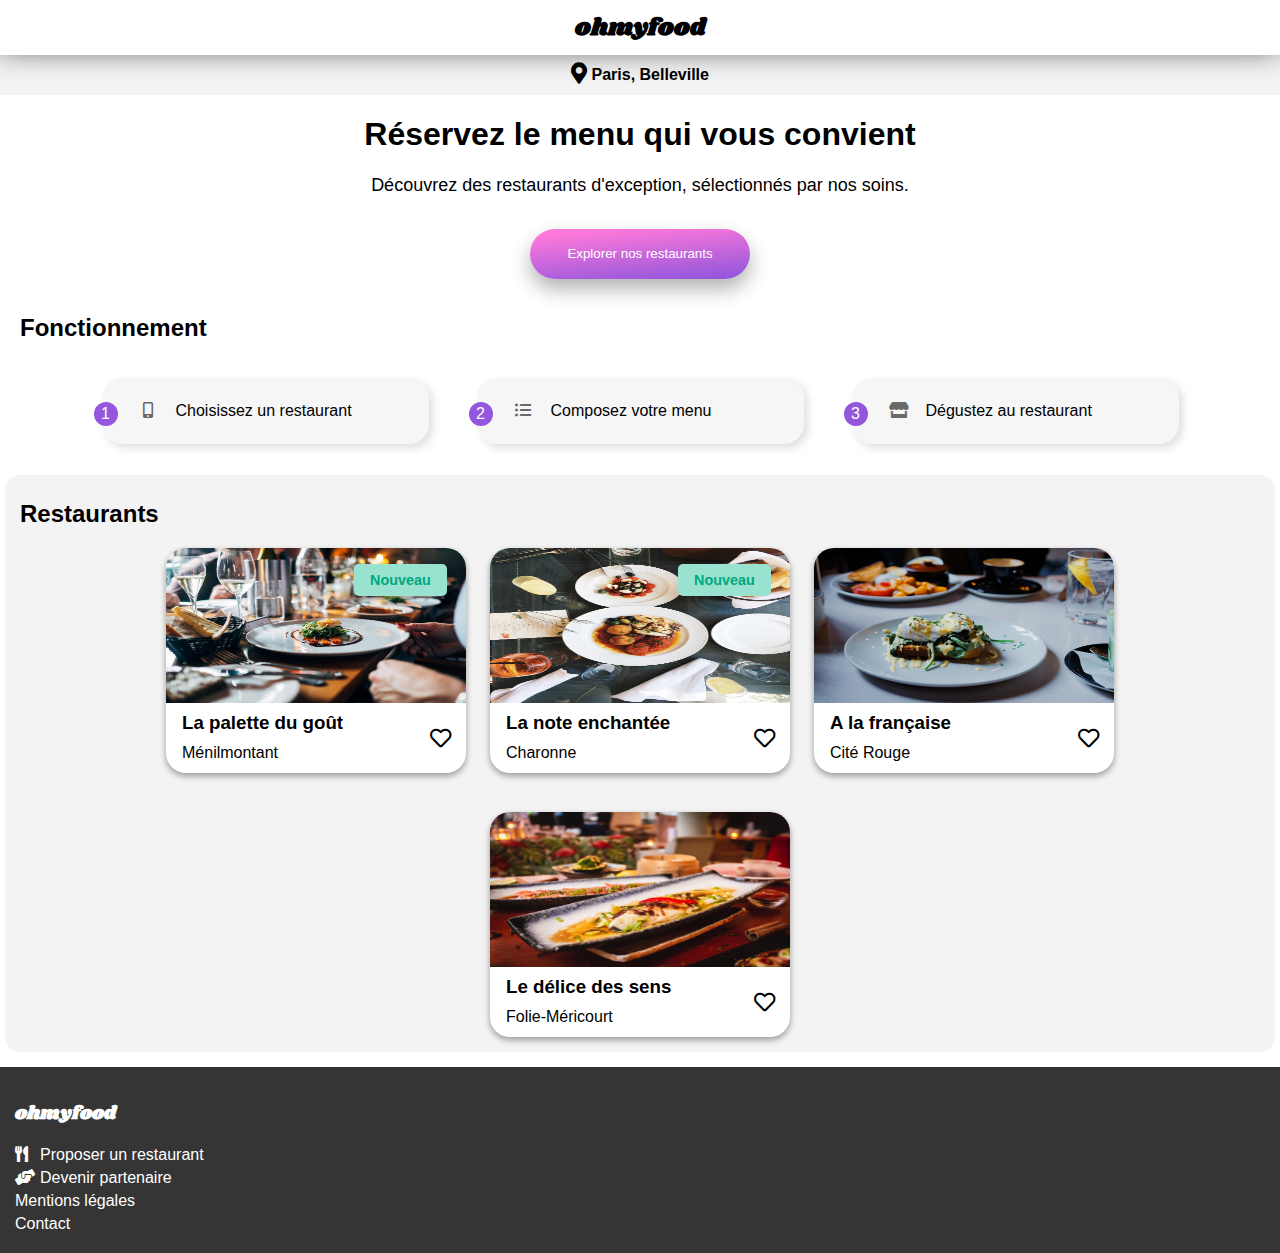
==== index.html @ 118ae36f "Validation W3C + Animation coeur HomePage" ====
<!DOCTYPE html>
<html lang="fr">
<head>
    <meta charset="UTF-8">
    <meta content="width=device-width, initial-scale=1" name="viewport">
    <title>OhMyFood! - Accueil - OC</title>

    <!-- Importation CSS -->
    <link href="css/all.css" rel="stylesheet"> <!-- FontAwesome -->
    <link href="sass/main.css" rel="stylesheet">

</head>
<body>
    <!--
    <div class="loader-container">
        <div class="logo-loader"><h1 class="loader__logo">ohmyfood</h1></div>
        <div class="loader">
            <div class="loader__circle1"></div>
            <div class="loader__circle2"></div>
            <div class="loader__circle3"></div>
        </div>
    </div>
    -->
    <header class="header">
        <h2 class="header__title">ohmyfood</h2>
    </header>

    <div class="location">
        <i class="fas fa-lg fa-map-marker-alt"></i>
        <span><b>Paris, Belleville</b></span>
    </div>


        <article class="content">
            <div class="container">
                <h1>Réservez le menu qui vous convient</h1>
                <p class="content__text">Découvrez des restaurants d'exception, sélectionnés par nos soins.</p>
                <button class="button">Explorer nos restaurants</button>
                <article class="fonction">
                    <h2 class="fonction__title">Fonctionnement</h2>
                    <div class="fonction__liste">
                        <ol>
                            <li class="fonction__step">
                                <i class="fa-mobile-alt fa fonction__icon" aria-hidden="true"></i>
                                <span class="fonction__text">Choisissez un restaurant</span>
                            </li>
                            <li class="fonction__step">
                                <i class="fa-list-ul fa fonction__icon" aria-hidden="true"></i>
                                <span class="fonction__text">Composez votre menu</span>
                            </li>
                            <li class="fonction__step">
                                <i class="fa-store fa fonction__icon" aria-hidden="true"></i>
                                <span class="fonction__text">Dégustez au restaurant</span>
                            </li>
                        </ol>
                    </div>
                </article>
            </div>
            <article class="restaurant">
                <h2 class="restaurant__title">Restaurants</h2>
                <div class="cards">

                        <div class="card">
                            <a href="la-palette-du-gout.html">
                                <img class="cover" src="img/restaurants/jay-wennington-N_Y88TWmGwA-unsplash.jpg" alt="La Palette du gout">
                                <span class="card__new">Nouveau</span>
                            </a>
                            <div class="card__info">
                                <a href="la-palette-du-gout.html">
                                    <div class="name">
                                        <h3 class="card__title">La palette du goût</h3>
                                        <p class="card__text">Ménilmontant</p>
                                    </div>
                                </a>
                                <div class="card__icon">
                                    <i class="far fa-lg fa-heart show"></i>
                                    <i class="fas fa-lg fa-heart hidden"></i>
                                </div>
                            </div>
                        </div>

                    <div class="card">
                        <a href="#">
                            <img class="cover" src="img/restaurants/stil-u2Lp8tXIcjw-unsplash.jpg" alt="La note enchantée">
                            <span class="card__new">Nouveau</span>
                        </a>
                        <div class="card__info">
                            <a href="#">
                                <div class="name">
                                    <h3 class="card__title">La note enchantée</h3>
                                    <p class="card__text">Charonne</p>
                                </div>
                            </a>
                            <div class="card__icon">
                                <i class="far fa-lg fa-heart"></i>
                            </div>
                        </div>
                    </div>

                    <div class="card">
                        <a href="#">
                            <img class="cover" src="img/restaurants/toa-heftiba-DQKerTsQwi0-unsplash.jpg" alt="à la française">
                        </a>
                        <div class="card__info">
                            <a href="#">
                                <div class="name">
                                    <h3 class="card__title">A la française</h3>
                                    <p class="card__text">Cité Rouge</p>
                                </div>
                            </a>
                            <div class="card__icon">
                                <i class="far fa-lg fa-heart"></i>
                            </div>
                        </div>
                    </div>

                    <div class="card">
                        <a href="#">
                            <img class="cover" src="img/restaurants/louis-hansel-shotsoflouis-qNBGVyOCY8Q-unsplash.jpg" alt="Le délice des sens">
                        </a>
                        <div class="card__info">
                            <a href="#">
                                <div class="name">
                                    <h3 class="card__title">Le délice des sens</h3>
                                    <p class="card__text">Folie-Méricourt</p>
                                </div>
                            </a>
                            <div class="card__icon">
                                <i class="far fa-lg fa-heart"></i>
                            </div>
                        </div>
                    </div>

                </div>
            </article>
        </article>


    <footer class="footer">
        <div class="footer__container">
            <h3 class="logo">ohmyfood</h3>
            <ul>
                <li><a href="#"><i aria-hidden="true" class="fa fa-utensils footer__icons"></i>Proposer un restaurant</a>
                </li>
                <li><a href="#"><i aria-hidden="true" class="fa fa-hands-helping footer__icons"></i>Devenir partenaire</a>
                </li>
                <li><a href="#">Mentions légales</a></li>
                <li><a href="#">Contact</a></li>
            </ul>
        </div>
    </footer>
    <script>
        window.addEventListener("load", function () {
            const loader = document.querySelector(".loader-container");
            loader.className += " hidden"; // class "loader hidden"
        });
    </script>
</body>
</html>
---- sass/main.css ----
@import url("https://fonts.googleapis.com/css2?family=Shrikhand&display=swap");
@keyframes circle-sparkle {
  from {
    opacity: 0.3;
  }
  to {
    opacity: 1;
  }
}
@keyframes loader-page {
  0% {
    opacity: 1;
  }
  75% {
    opacity: 1;
  }
  99% {
    opacity: 0;
  }
  100% {
    visibility: hidden;
    opacity: 0;
  }
}
@keyframes empty-heart {
  100% {
    opacity: 0;
  }
}
.loader-container {
  position: fixed;
  z-index: 20;
  display: flex;
  align-items: center;
  flex-direction: column;
  justify-content: center;
  width: 100%;
  min-height: 100%;
  margin: 0;
  padding: 0;
  animation: loader-page 2.25s ease-in-out normal forwards;
  opacity: 1;
  background: #353535;
}
.loader-container .logo-loader {
  width: auto;
  height: 30px;
}

.loader {
  display: flex;
  flex-direction: row;
  justify-content: space-between;
  width: 60px;
}
.loader__logo {
  font-family: Shrikhand, "cursive";
  color: white;
  margin-bottom: 50px;
}
.loader__circle1 {
  width: 15px;
  height: 15px;
  margin-top: 50px;
  animation: circle-sparkle 1s ease-in-out alternate-reverse infinite;
  animation-delay: 0.5s;
  border-radius: 50%;
  background: #9356DC;
}
.loader__circle2 {
  width: 15px;
  height: 15px;
  margin-top: 50px;
  animation: circle-sparkle 1s ease-in-out alternate-reverse infinite;
  animation-delay: 1s;
  border-radius: 50%;
  background: #FF79DA;
}
.loader__circle3 {
  width: 15px;
  height: 15px;
  margin-top: 50px;
  animation: circle-sparkle 1s ease-in-out alternate-reverse infinite;
  animation-delay: 1.5s;
  border-radius: 50%;
  background: #99E2D0;
}

.header {
  position: relative;
  grid-area: header;
  box-shadow: -1px -10px 2rem 1px rgba(0, 0, 0, 0.85);
  text-align: center;
  align-items: center;
  display: grid;
  grid-template-columns: 0.2fr 1.6fr 0.2fr;
  grid-template-areas: "nav title .";
}
.header__title {
  font-family: Shrikhand, "cursive";
  grid-area: title;
  margin: 10px;
}
.header__nav {
  grid-area: nav;
}
.header__nav a {
  text-decoration: none;
  color: black;
  vertical-align: middle;
}

.footer {
  background-color: #353535;
  width: 100%;
  bottom: 0;
  color: white;
  position: relative;
}
.footer__container {
  max-width: 1440px;
  margin: auto;
  padding: 15px;
}
.footer__container .logo {
  font-family: Shrikhand, "cursive";
}
.footer__container ul {
  list-style: none;
  padding-left: 0;
  margin: 0;
}
.footer__container ul li {
  margin-bottom: 5px;
}
.footer__container ul li a {
  text-decoration: none;
  color: white;
}
.footer__icons {
  padding-right: 5px;
  width: 20px;
}

.location {
  text-align: center;
  height: 2.5rem;
  background-color: #f3f3f3;
  line-height: 2.5rem;
}

.content {
  padding: 0 5px;
}
.content__text {
  font-size: 1.125rem;
  font-weight: 100;
}

.button {
  width: 220px;
  height: 50px;
  color: #FFFFFF;
  border: none;
  border-radius: 30px;
  background: linear-gradient(175deg, #FF79DA 10%, #9356DC 95%);
  box-shadow: 0 10px 20px 0 rgba(0, 0, 0, 0.3);
  margin: 15px;
  transition: all 0.4s;
  cursor: pointer;
}
.button:hover {
  transform: scale(1.1, 1.1);
}

.fonction__title {
  text-align: start;
  padding-left: 15px;
}
.fonction ol {
  list-style: none;
  padding-left: 0;
  margin: 0;
  counter-reset: compteListe;
  display: grid;
  grid-template-columns: repeat(3, 375px);
  justify-content: center;
}
@media (max-width: 768px) {
  .fonction ol {
    grid-template-rows: repeat(3, auto);
    grid-template-columns: 95%;
  }
}
@media (max-width: 375px) {
  .fonction ol {
    grid-template-rows: repeat(3, auto);
    grid-template-columns: 350px;
  }
}
.fonction__step {
  padding: 1.5rem;
  margin: 1rem 1.5rem 1rem 1.5rem;
  box-shadow: 0.25rem 0.25rem 0.5rem rgba(0, 0, 0, 0.125);
  border-radius: 1.25rem;
  background-color: #f6f6f6;
  display: flex;
  float: left;
  position: relative;
  transition: 0.2s ease-in-out;
}
.fonction__step:hover {
  box-shadow: 10px 10px 20px 0px rgba(0, 0, 0, 0.4);
  background-color: rgba(147, 86, 220, 0.15);
}
.fonction__step::before {
  counter-increment: compteListe;
  content: counter(compteListe) " ";
  position: absolute;
  height: 1.5rem;
  width: 1.5rem;
  border-radius: 100px;
  display: flex;
  justify-content: center;
  align-items: center;
  color: #fff;
  background: #9356DC;
  left: -0.5rem;
}
.fonction__icon {
  width: 25px;
  color: dimgrey;
  padding-left: 10px;
}
.fonction__text {
  padding-left: 15px;
}

.restaurant {
  background-color: #f3f3f3;
  max-width: 1440px;
  padding-top: 5px;
  border-radius: 15px;
  margin: 15px auto;
}
.restaurant__title {
  text-align: start;
  padding-left: 15px;
}
.restaurant .cards {
  display: flex;
  flex-flow: row wrap;
  justify-content: center;
  width: 100%;
  gap: 1.5rem;
}
.restaurant .card {
  background-color: #ffffff;
  border-radius: 20px;
  width: 300px;
  height: 225px;
  box-shadow: 0 3px 6px rgba(0, 0, 0, 0.16), 0 3px 6px rgba(0, 0, 0, 0.23);
  margin-bottom: 15px;
  transition: 0.2s ease-in-out;
}
.restaurant .card a {
  text-decoration: none;
  color: black;
}
.restaurant .card img {
  width: 300px;
  height: 155px;
  border-radius: 20px 20px 0 0;
}
.restaurant .card__new {
  background-color: #99e2d0;
  position: absolute;
  border-radius: 5px;
  padding: 0.5rem 1rem;
  margin-top: 1rem;
  margin-left: -7rem;
  font-weight: bold;
  font-size: 0.9rem;
  color: #00a87e;
}
.restaurant .card__info {
  display: flex;
  justify-content: space-between;
  align-items: center;
  padding-left: 1em;
}
.restaurant .card__title {
  margin: 5px 0;
}
.restaurant .card__text {
  margin: 10px 0;
}
.restaurant .card__icon {
  margin: 15px;
}
.restaurant .card__icon .show {
  position: absolute;
}
.restaurant .card__icon .hidden::before {
  position: relative;
  opacity: 0;
  transform-origin: center bottom;
  transition: transform 0.6s linear, opacity 0.6s linear;
  background: linear-gradient(190deg, #9356DC 0%, #FF79DA 95%);
  -webkit-background-clip: text;
  -webkit-text-fill-color: transparent;
}
.restaurant .card__icon:hover .hidden::before {
  opacity: 1;
}
.restaurant .card__icon:hover .show {
  animation: empty-heart 0.1s 0.5s linear forwards;
}
.restaurant .card:hover {
  box-shadow: 6px 9px 20px 5px rgba(0, 0, 0, 0.4);
}
@media (max-width: 375px) {
  .restaurant {
    border-radius: unset;
    width: 100%;
    position: relative;
  }
}

body {
  margin: 0;
  font-family: "Roboto", sans-serif;
}

.container {
  max-width: 1440px;
  text-align: center;
  margin: auto;
}

/*# sourceMappingURL=main.css.map */
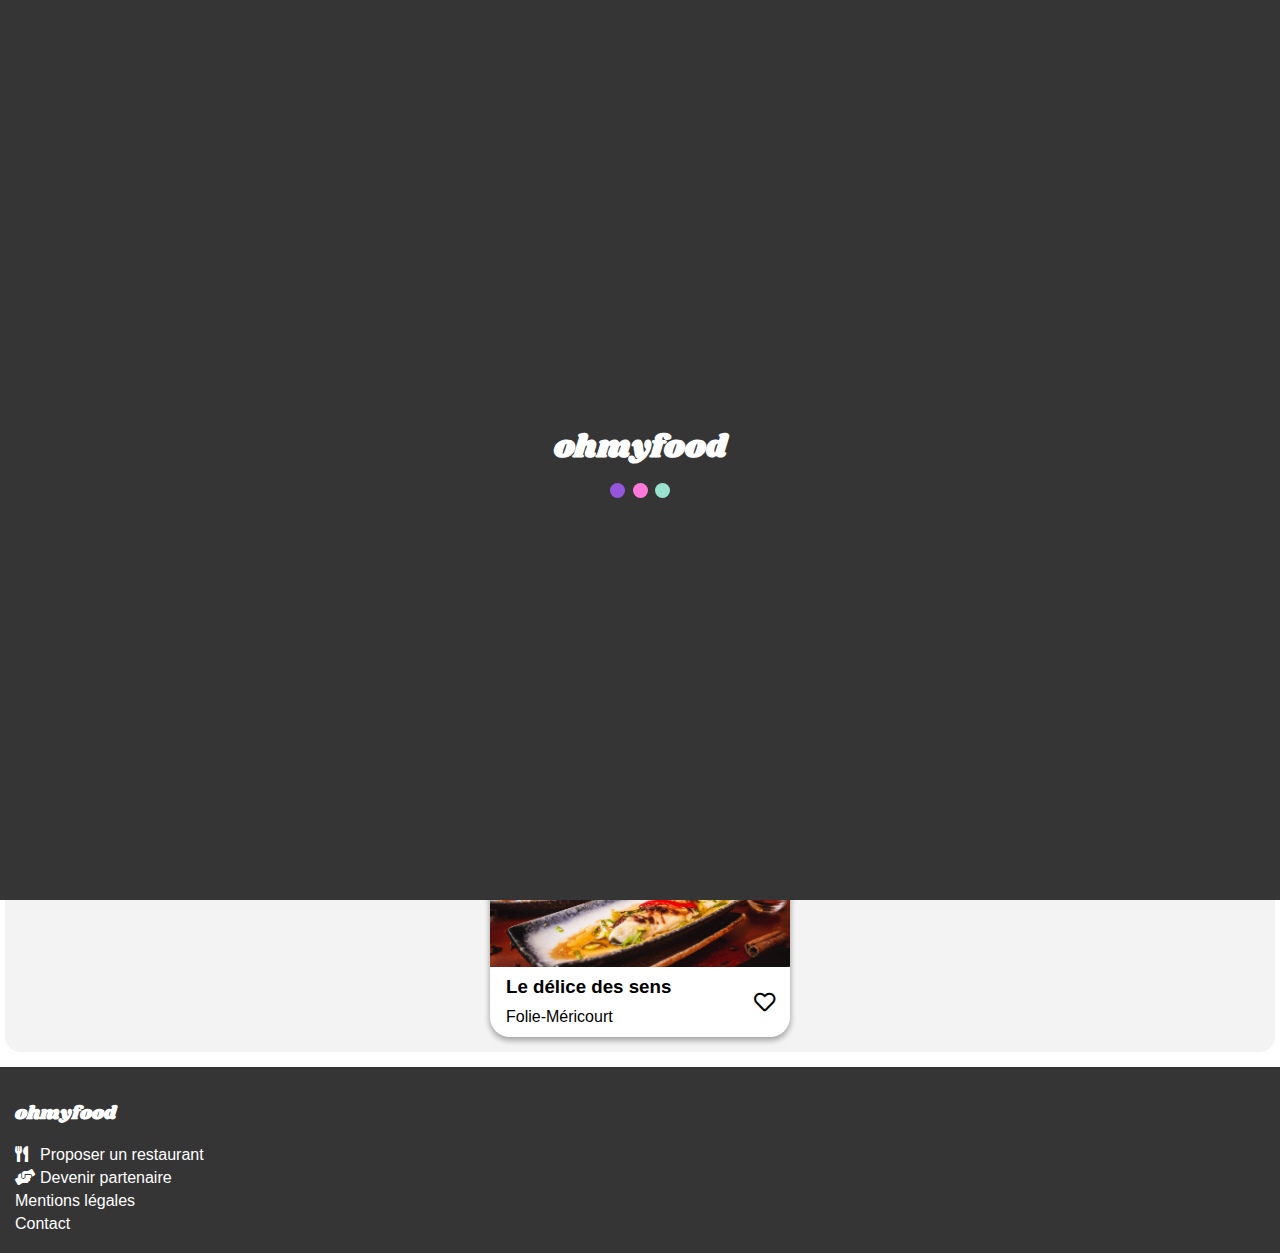
==== commit 48085cce: "Page content + correctif selected dans le shop en mobile" ====
--- a/index.html
+++ b/index.html
@@ -11,7 +11,6 @@
 
 </head>
 <body>
-    <!--
     <div class="loader-container">
         <div class="logo-loader"><h1 class="loader__logo">ohmyfood</h1></div>
         <div class="loader">
@@ -20,7 +19,6 @@
             <div class="loader__circle3"></div>
         </div>
     </div>
-    -->
     <header class="header">
         <h2 class="header__title">ohmyfood</h2>
     </header>
@@ -72,7 +70,7 @@
                                         <p class="card__text">Ménilmontant</p>
                                     </div>
                                 </a>
-                                <div class="card__icon">
+                                <div class="iconLike">
                                     <i class="far fa-lg fa-heart show"></i>
                                     <i class="fas fa-lg fa-heart hidden"></i>
                                 </div>
@@ -80,53 +78,56 @@
                         </div>
 
                     <div class="card">
-                        <a href="#">
+                        <a href="la-note-enchantée.html">
                             <img class="cover" src="img/restaurants/stil-u2Lp8tXIcjw-unsplash.jpg" alt="La note enchantée">
                             <span class="card__new">Nouveau</span>
                         </a>
                         <div class="card__info">
-                            <a href="#">
+                            <a href="la-note-enchantée.html">
                                 <div class="name">
                                     <h3 class="card__title">La note enchantée</h3>
                                     <p class="card__text">Charonne</p>
                                 </div>
                             </a>
-                            <div class="card__icon">
-                                <i class="far fa-lg fa-heart"></i>
+                            <div class="iconLike">
+                                <i class="far fa-lg fa-heart show"></i>
+                                <i class="fas fa-lg fa-heart hidden"></i>
                             </div>
                         </div>
                     </div>
 
                     <div class="card">
-                        <a href="#">
+                        <a href="a-la-francaise.html">
                             <img class="cover" src="img/restaurants/toa-heftiba-DQKerTsQwi0-unsplash.jpg" alt="à la française">
                         </a>
                         <div class="card__info">
-                            <a href="#">
+                            <a href="a-la-francaise.html">
                                 <div class="name">
                                     <h3 class="card__title">A la française</h3>
                                     <p class="card__text">Cité Rouge</p>
                                 </div>
                             </a>
-                            <div class="card__icon">
-                                <i class="far fa-lg fa-heart"></i>
+                            <div class="iconLike">
+                                <i class="far fa-lg fa-heart show"></i>
+                                <i class="fas fa-lg fa-heart hidden"></i>
                             </div>
                         </div>
                     </div>
 
                     <div class="card">
-                        <a href="#">
+                        <a href="le-délice-des-sens.html">
                             <img class="cover" src="img/restaurants/louis-hansel-shotsoflouis-qNBGVyOCY8Q-unsplash.jpg" alt="Le délice des sens">
                         </a>
                         <div class="card__info">
-                            <a href="#">
+                            <a href="le-délice-des-sens.html">
                                 <div class="name">
                                     <h3 class="card__title">Le délice des sens</h3>
                                     <p class="card__text">Folie-Méricourt</p>
                                 </div>
                             </a>
-                            <div class="card__icon">
-                                <i class="far fa-lg fa-heart"></i>
+                            <div class="iconLike">
+                                <i class="far fa-lg fa-heart show"></i>
+                                <i class="fas fa-lg fa-heart hidden"></i>
                             </div>
                         </div>
                     </div>
@@ -156,4 +157,4 @@
         });
     </script>
 </body>
-</html>+</html>
--- a/sass/main.css
+++ b/sass/main.css
@@ -27,6 +27,16 @@
     opacity: 0;
   }
 }
+@keyframes fadeIn {
+  0% {
+    bottom: -50px;
+    opacity: 0;
+  }
+  100% {
+    bottom: 0px;
+    opacity: 1;
+  }
+}
 .loader-container {
   position: fixed;
   z-index: 20;
@@ -55,7 +65,7 @@
 }
 .loader__logo {
   font-family: Shrikhand, "cursive";
-  color: white;
+  color: #fff;
   margin-bottom: 50px;
 }
 .loader__circle1 {
@@ -84,6 +94,28 @@
   animation-delay: 1.5s;
   border-radius: 50%;
   background: #99E2D0;
+}
+
+.iconLike {
+  margin: 15px;
+}
+.iconLike .show {
+  position: absolute;
+}
+.iconLike .hidden::before {
+  position: relative;
+  opacity: 0;
+  transform-origin: center bottom;
+  transition: transform 0.6s linear, opacity 0.6s linear;
+  background: linear-gradient(190deg, #9356DC 0%, #FF79DA 95%);
+  -webkit-background-clip: text;
+  -webkit-text-fill-color: transparent;
+}
+.iconLike:hover .hidden::before {
+  opacity: 1;
+}
+.iconLike:hover .show {
+  animation: empty-heart 0.1s 0.5s linear forwards;
 }
 
 .header {
@@ -186,13 +218,13 @@
   grid-template-columns: repeat(3, 375px);
   justify-content: center;
 }
-@media (max-width: 768px) {
+@media (max-width: 1024px) {
   .fonction ol {
     grid-template-rows: repeat(3, auto);
     grid-template-columns: 95%;
   }
 }
-@media (max-width: 375px) {
+@media (max-width: 560px) {
   .fonction ol {
     grid-template-rows: repeat(3, auto);
     grid-template-columns: 350px;
@@ -271,6 +303,7 @@
   width: 300px;
   height: 155px;
   border-radius: 20px 20px 0 0;
+  object-fit: cover;
 }
 .restaurant .card__new {
   background-color: #99e2d0;
@@ -295,31 +328,10 @@
 .restaurant .card__text {
   margin: 10px 0;
 }
-.restaurant .card__icon {
-  margin: 15px;
-}
-.restaurant .card__icon .show {
-  position: absolute;
-}
-.restaurant .card__icon .hidden::before {
-  position: relative;
-  opacity: 0;
-  transform-origin: center bottom;
-  transition: transform 0.6s linear, opacity 0.6s linear;
-  background: linear-gradient(190deg, #9356DC 0%, #FF79DA 95%);
-  -webkit-background-clip: text;
-  -webkit-text-fill-color: transparent;
-}
-.restaurant .card__icon:hover .hidden::before {
-  opacity: 1;
-}
-.restaurant .card__icon:hover .show {
-  animation: empty-heart 0.1s 0.5s linear forwards;
-}
 .restaurant .card:hover {
   box-shadow: 6px 9px 20px 5px rgba(0, 0, 0, 0.4);
 }
-@media (max-width: 375px) {
+@media (max-width: 560px) {
   .restaurant {
     border-radius: unset;
     width: 100%;
@@ -327,6 +339,152 @@
   }
 }
 
+.shopImg {
+  max-width: 100%;
+  max-height: 32rem;
+  width: 100%;
+  object-fit: cover;
+}
+
+.shopContainer {
+  max-width: 1280px;
+  margin: -4rem auto 0 auto;
+  border-radius: 2rem 2rem 0 0;
+  background-color: #f6f6f6;
+  z-index: 1;
+  position: relative;
+}
+.shopContainer .shopHeader {
+  padding: 1rem 2rem 0 1rem;
+  display: flex;
+  align-items: center;
+  justify-content: space-between;
+}
+.shopContainer .shopHeader__title {
+  font-family: Shrikhand, "cursive";
+}
+
+.shopMenu {
+  display: grid;
+  grid-template-columns: repeat(3, 1fr);
+  column-gap: 1rem;
+}
+.shopMenu .categorie__title {
+  text-transform: uppercase;
+  position: relative;
+  font-weight: 400;
+  padding-left: 1rem;
+}
+.shopMenu .categorie__title::after {
+  content: "";
+  left: 15px;
+  bottom: -10px;
+  position: absolute;
+  height: 4px !important;
+  width: 15%;
+  background-color: #99E2D0;
+  transition: 0.4s ease-out all 0.1s;
+}
+.shopMenu .categorie__title:hover::after {
+  width: 25%;
+  transition: 0.5s ease all;
+}
+.shopMenu .categorie .card {
+  background: #fff;
+  margin: 1rem 0rem 1rem 1rem;
+  border-radius: 10px;
+  display: flex;
+  box-shadow: 0.25rem 0.25rem 0.5rem rgba(0, 0, 0, 0.125);
+  overflow: hidden;
+  max-width: 85%;
+}
+.shopMenu .categorie .card__header {
+  white-space: nowrap;
+  text-overflow: ellipsis;
+  overflow: hidden;
+  flex: 1;
+  padding: 1rem 0rem 1rem 1rem;
+}
+.shopMenu .categorie .card__title {
+  margin: 0;
+  white-space: nowrap;
+  text-overflow: ellipsis;
+  overflow: hidden;
+}
+.shopMenu .categorie .card__desc {
+  margin: 0;
+  text-overflow: ellipsis;
+  overflow: hidden;
+  white-space: nowrap;
+}
+.shopMenu .categorie .card__price {
+  font-weight: 700;
+  display: flex;
+  justify-content: flex-end;
+  align-items: flex-end;
+  padding: 1rem 1rem 1rem 1rem;
+}
+.shopMenu .categorie .card__button {
+  background-color: #99E2D0;
+  margin: -1rem -5rem -1rem 1rem;
+  width: 4rem;
+  display: flex;
+  align-items: center;
+  justify-content: center;
+  transition-duration: 0.5s;
+}
+.shopMenu .categorie .card__button .wrapIcon {
+  height: 1.6rem;
+  width: 1.6rem;
+  background-color: #fff;
+  display: flex;
+  align-items: center;
+  justify-content: center;
+  border-radius: 100px;
+}
+.shopMenu .categorie .card__icon {
+  color: #99E2D0;
+  transition-duration: 0.5s;
+}
+.shopMenu .categorie .card:hover .card__button {
+  margin: 0;
+}
+.shopMenu .categorie .card:hover .card__icon {
+  transform: rotate(360deg);
+}
+@media (max-width: 1024px) {
+  .shopMenu .categorie .card {
+    grid-template-columns: repeat(2, 1fr);
+  }
+}
+@media (max-width: 560px) {
+  .shopMenu .categorie .card {
+    grid-template-columns: repeat(1, 1fr);
+  }
+}
+@media (max-width: 1024px) {
+  .shopMenu {
+    grid-template-columns: repeat(2, 1fr);
+  }
+}
+@media (max-width: 560px) {
+  .shopMenu {
+    grid-template-columns: repeat(1, 1fr);
+  }
+}
+
+.fadeIn-1 {
+  animation: fadeIn 1s;
+}
+
+.fadeIn-2 {
+  animation: fadeIn 1.5s;
+}
+
+.fadeIn-3 {
+  animation: fadeIn 2s;
+}
+
 body {
   margin: 0;
   font-family: "Roboto", sans-serif;
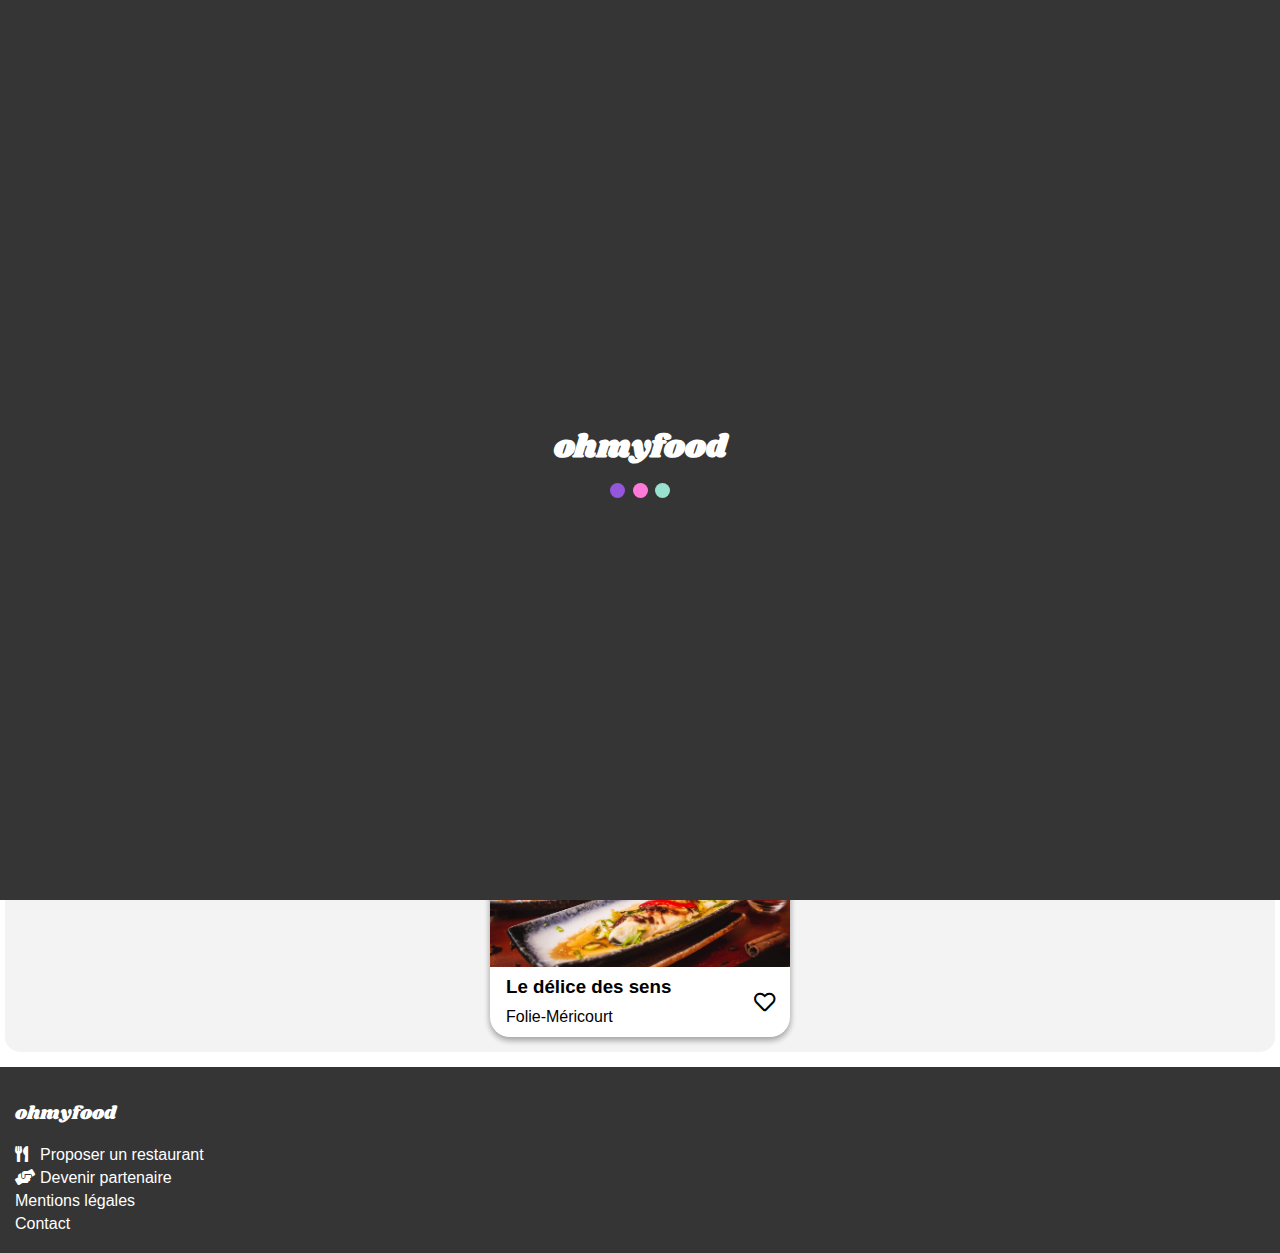
==== commit 8442b574: "Modification taille titre footer" ====
--- a/index.html
+++ b/index.html
@@ -3,6 +3,7 @@
 <head>
     <meta charset="UTF-8">
     <meta content="width=device-width, initial-scale=1" name="viewport">
+    <meta name="description" content="Création de la maquette OhMyFood pour le projet 3 d'OpenClassrooms">
     <title>OhMyFood! - Accueil - OC</title>
 
     <!-- Importation CSS -->
@@ -78,12 +79,12 @@
                         </div>
 
                     <div class="card">
-                        <a href="la-note-enchantée.html">
+                        <a href="la-note-enchantee.html">
                             <img class="cover" src="img/restaurants/stil-u2Lp8tXIcjw-unsplash.jpg" alt="La note enchantée">
                             <span class="card__new">Nouveau</span>
                         </a>
                         <div class="card__info">
-                            <a href="la-note-enchantée.html">
+                            <a href="la-note-enchantee.html">
                                 <div class="name">
                                     <h3 class="card__title">La note enchantée</h3>
                                     <p class="card__text">Charonne</p>
@@ -141,8 +142,7 @@
         <div class="footer__container">
             <h3 class="logo">ohmyfood</h3>
             <ul>
-                <li><a href="#"><i aria-hidden="true" class="fa fa-utensils footer__icons"></i>Proposer un restaurant</a>
-                </li>
+                <li><a href="#"><i aria-hidden="true" class="fa fa-utensils footer__icons"></i>Proposer un restaurant</a></li>
                 <li><a href="#"><i aria-hidden="true" class="fa fa-hands-helping footer__icons"></i>Devenir partenaire</a>
                 </li>
                 <li><a href="#">Mentions légales</a></li>
--- a/sass/main.css
+++ b/sass/main.css
@@ -98,6 +98,7 @@
 
 .iconLike {
   margin: 15px;
+  cursor: pointer;
 }
 .iconLike .show {
   position: absolute;
@@ -111,6 +112,9 @@
   -webkit-background-clip: text;
   -webkit-text-fill-color: transparent;
 }
+.iconLike:hover {
+  cursor: pointer;
+}
 .iconLike:hover .hidden::before {
   opacity: 1;
 }
@@ -156,6 +160,7 @@
 }
 .footer__container .logo {
   font-family: Shrikhand, "cursive";
+  font-weight: 500;
 }
 .footer__container ul {
   list-style: none;
@@ -232,7 +237,7 @@
 }
 .fonction__step {
   padding: 1.5rem;
-  margin: 1rem 1.5rem 1rem 1.5rem;
+  margin: 1rem 1.5rem 1rem 1.75rem;
   box-shadow: 0.25rem 0.25rem 0.5rem rgba(0, 0, 0, 0.125);
   border-radius: 1.25rem;
   background-color: #f6f6f6;
@@ -294,6 +299,7 @@
   box-shadow: 0 3px 6px rgba(0, 0, 0, 0.16), 0 3px 6px rgba(0, 0, 0, 0.23);
   margin-bottom: 15px;
   transition: 0.2s ease-in-out;
+  cursor: pointer;
 }
 .restaurant .card a {
   text-decoration: none;
@@ -369,6 +375,11 @@
   grid-template-columns: repeat(3, 1fr);
   column-gap: 1rem;
 }
+.shopMenu .categorie {
+  max-width: 100%;
+  overflow: hidden;
+  padding: 0 1rem;
+}
 .shopMenu .categorie__title {
   text-transform: uppercase;
   position: relative;
@@ -381,29 +392,25 @@
   bottom: -10px;
   position: absolute;
   height: 4px !important;
-  width: 15%;
+  width: 3rem;
   background-color: #99E2D0;
-  transition: 0.4s ease-out all 0.1s;
-}
-.shopMenu .categorie__title:hover::after {
-  width: 25%;
-  transition: 0.5s ease all;
 }
 .shopMenu .categorie .card {
   background: #fff;
-  margin: 1rem 0rem 1rem 1rem;
+  margin: 1rem 0;
   border-radius: 10px;
-  display: flex;
   box-shadow: 0.25rem 0.25rem 0.5rem rgba(0, 0, 0, 0.125);
+  padding: 1rem;
+  display: flex;
   overflow: hidden;
-  max-width: 85%;
+  cursor: pointer;
+  max-width: 100%;
 }
 .shopMenu .categorie .card__header {
   white-space: nowrap;
   text-overflow: ellipsis;
   overflow: hidden;
   flex: 1;
-  padding: 1rem 0rem 1rem 1rem;
 }
 .shopMenu .categorie .card__title {
   margin: 0;
@@ -413,16 +420,16 @@
 }
 .shopMenu .categorie .card__desc {
   margin: 0;
+  white-space: nowrap;
   text-overflow: ellipsis;
   overflow: hidden;
-  white-space: nowrap;
 }
 .shopMenu .categorie .card__price {
-  font-weight: 700;
+  font-weight: bold;
   display: flex;
   justify-content: flex-end;
   align-items: flex-end;
-  padding: 1rem 1rem 1rem 1rem;
+  padding-left: 0.5rem;
 }
 .shopMenu .categorie .card__button {
   background-color: #99E2D0;
@@ -447,7 +454,7 @@
   transition-duration: 0.5s;
 }
 .shopMenu .categorie .card:hover .card__button {
-  margin: 0;
+  margin-right: -1rem;
 }
 .shopMenu .categorie .card:hover .card__icon {
   transform: rotate(360deg);
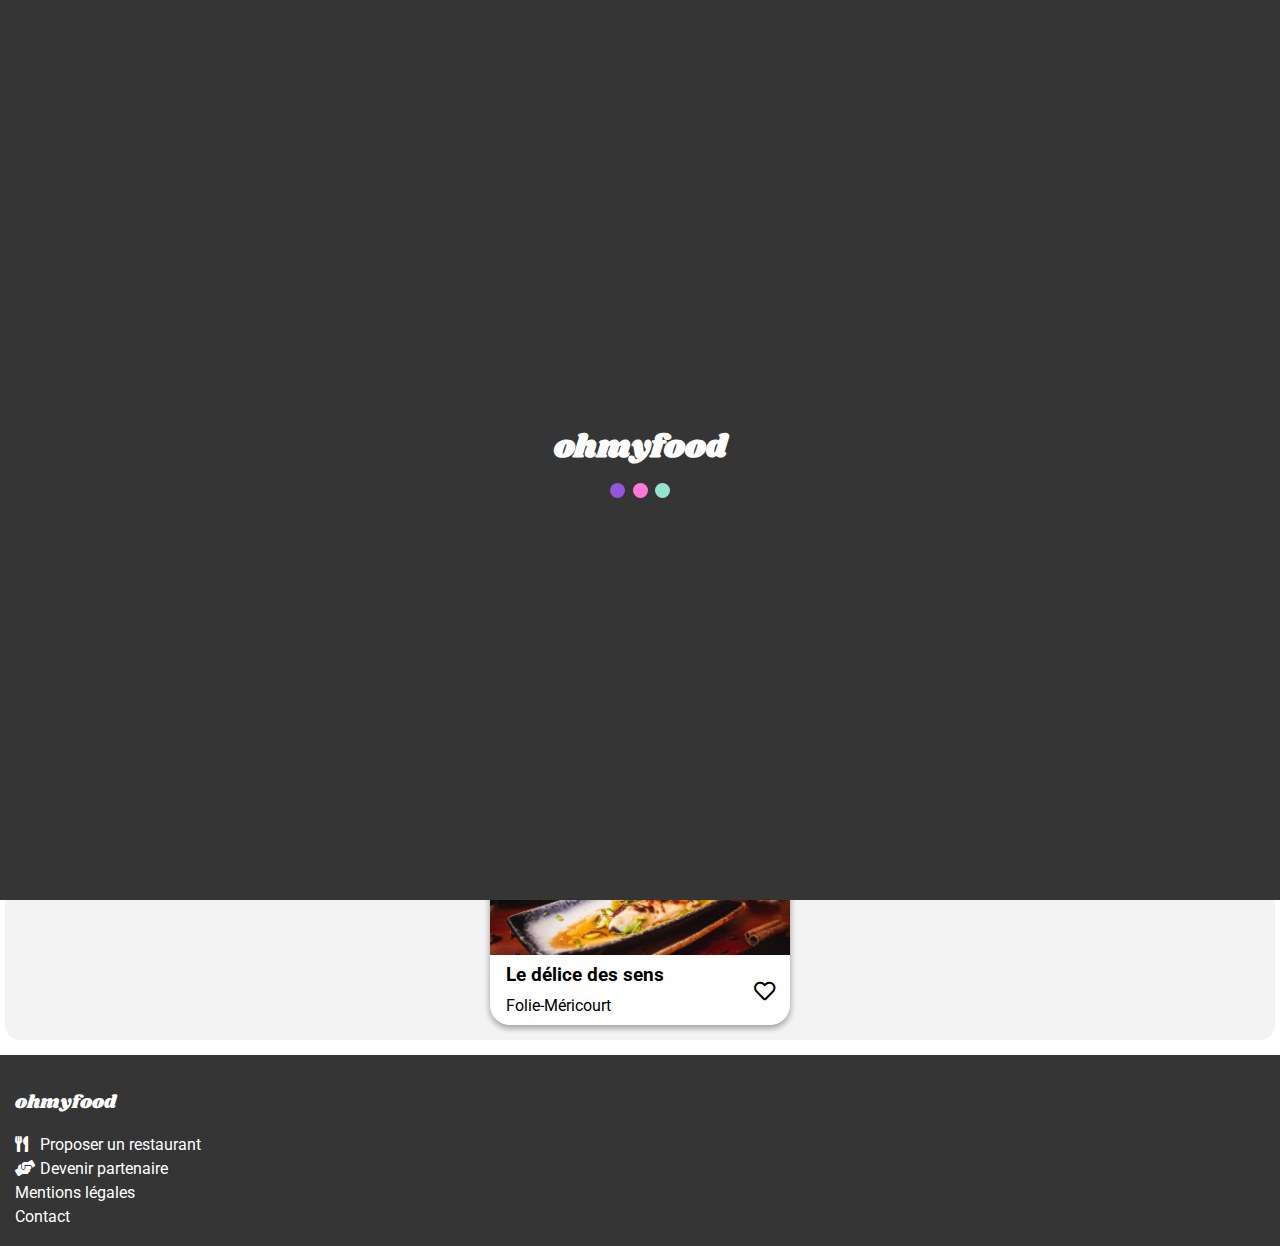
==== commit 2d297571: "Import Roboto + modification warning w3c" ====
--- a/index.html
+++ b/index.html
@@ -3,7 +3,7 @@
 <head>
     <meta charset="UTF-8">
     <meta content="width=device-width, initial-scale=1" name="viewport">
-    <meta name="description" content="Création de la maquette OhMyFood pour le projet 3 d'OpenClassrooms">
+    <meta content="Création de la maquette OhMyFood pour le projet 3 d'OpenClassrooms" name="description">
     <title>OhMyFood! - Accueil - OC</title>
 
     <!-- Importation CSS -->
@@ -13,7 +13,9 @@
 </head>
 <body>
     <div class="loader-container">
-        <div class="logo-loader"><h1 class="loader__logo">ohmyfood</h1></div>
+        <div class="logo-loader">
+            <h1 class="loader__logo">ohmyfood</h1>
+        </div>
         <div class="loader">
             <div class="loader__circle1"></div>
             <div class="loader__circle2"></div>
@@ -30,131 +32,130 @@
     </div>
 
 
-        <article class="content">
-            <div class="container">
-                <h1>Réservez le menu qui vous convient</h1>
-                <p class="content__text">Découvrez des restaurants d'exception, sélectionnés par nos soins.</p>
-                <button class="button">Explorer nos restaurants</button>
-                <article class="fonction">
-                    <h2 class="fonction__title">Fonctionnement</h2>
-                    <div class="fonction__liste">
-                        <ol>
-                            <li class="fonction__step">
-                                <i class="fa-mobile-alt fa fonction__icon" aria-hidden="true"></i>
-                                <span class="fonction__text">Choisissez un restaurant</span>
-                            </li>
-                            <li class="fonction__step">
-                                <i class="fa-list-ul fa fonction__icon" aria-hidden="true"></i>
-                                <span class="fonction__text">Composez votre menu</span>
-                            </li>
-                            <li class="fonction__step">
-                                <i class="fa-store fa fonction__icon" aria-hidden="true"></i>
-                                <span class="fonction__text">Dégustez au restaurant</span>
-                            </li>
-                        </ol>
-                    </div>
-                </article>
-            </div>
-            <article class="restaurant">
-                <h2 class="restaurant__title">Restaurants</h2>
-                <div class="cards">
-
-                        <div class="card">
-                            <a href="la-palette-du-gout.html">
-                                <img class="cover" src="img/restaurants/jay-wennington-N_Y88TWmGwA-unsplash.jpg" alt="La Palette du gout">
-                                <span class="card__new">Nouveau</span>
-                            </a>
-                            <div class="card__info">
-                                <a href="la-palette-du-gout.html">
-                                    <div class="name">
-                                        <h3 class="card__title">La palette du goût</h3>
-                                        <p class="card__text">Ménilmontant</p>
-                                    </div>
-                                </a>
-                                <div class="iconLike">
-                                    <i class="far fa-lg fa-heart show"></i>
-                                    <i class="fas fa-lg fa-heart hidden"></i>
-                                </div>
+    <article class="content">
+        <div class="container">
+            <h2>Réservez le menu qui vous convient</h2>
+            <p class="content__text">Découvrez des restaurants d'exception, sélectionnés par nos soins.</p>
+            <button class="button">Explorer nos restaurants</button>
+            <article class="fonction">
+                <h2 class="fonction__title">Fonctionnement</h2>
+                <div class="fonction__liste">
+                    <ol>
+                        <li class="fonction__step">
+                            <i aria-hidden="true" class="fa-mobile-alt fa fonction__icon"></i>
+                            <span class="fonction__text">Choisissez un restaurant</span>
+                        </li>
+                        <li class="fonction__step">
+                            <i aria-hidden="true" class="fa-list-ul fa fonction__icon"></i>
+                            <span class="fonction__text">Composez votre menu</span>
+                        </li>
+                        <li class="fonction__step">
+                            <i aria-hidden="true" class="fa-store fa fonction__icon"></i>
+                            <span class="fonction__text">Dégustez au restaurant</span>
+                        </li>
+                    </ol>
+                </div>
+            </article>
+        </div>
+        <article class="restaurant">
+            <h2 class="restaurant__title">Restaurants</h2>
+            <div class="cards">
+                <div class="card">
+                    <a href="la-palette-du-gout.html">
+                        <img alt="La Palette du gout" class="cover"
+                             src="img/restaurants/jay-wennington-N_Y88TWmGwA-unsplash.jpg">
+                        <span class="card__new">Nouveau</span>
+                    </a>
+                    <div class="card__info">
+                        <a href="la-palette-du-gout.html">
+                            <div class="name">
+                                <h3 class="card__title">La palette du goût</h3>
+                                <p class="card__text">Ménilmontant</p>
                             </div>
-                        </div>
-
-                    <div class="card">
-                        <a href="la-note-enchantee.html">
-                            <img class="cover" src="img/restaurants/stil-u2Lp8tXIcjw-unsplash.jpg" alt="La note enchantée">
-                            <span class="card__new">Nouveau</span>
                         </a>
-                        <div class="card__info">
-                            <a href="la-note-enchantee.html">
-                                <div class="name">
-                                    <h3 class="card__title">La note enchantée</h3>
-                                    <p class="card__text">Charonne</p>
-                                </div>
-                            </a>
-                            <div class="iconLike">
-                                <i class="far fa-lg fa-heart show"></i>
-                                <i class="fas fa-lg fa-heart hidden"></i>
-                            </div>
+                        <div class="iconLike">
+                            <i class="far fa-lg fa-heart show"></i>
+                            <i class="fas fa-lg fa-heart hidden"></i>
                         </div>
                     </div>
+                </div>
 
-                    <div class="card">
-                        <a href="a-la-francaise.html">
-                            <img class="cover" src="img/restaurants/toa-heftiba-DQKerTsQwi0-unsplash.jpg" alt="à la française">
+                <div class="card">
+                    <a href="la-note-enchantee.html">
+                        <img alt="La note enchantée" class="cover" src="img/restaurants/stil-u2Lp8tXIcjw-unsplash.jpg">
+                        <span class="card__new">Nouveau</span>
+                    </a>
+                    <div class="card__info">
+                        <a href="la-note-enchantee.html">
+                            <div class="name">
+                                <h3 class="card__title">La note enchantée</h3>
+                                <p class="card__text">Charonne</p>
+                            </div>
                         </a>
-                        <div class="card__info">
-                            <a href="a-la-francaise.html">
-                                <div class="name">
-                                    <h3 class="card__title">A la française</h3>
-                                    <p class="card__text">Cité Rouge</p>
-                                </div>
-                            </a>
-                            <div class="iconLike">
-                                <i class="far fa-lg fa-heart show"></i>
-                                <i class="fas fa-lg fa-heart hidden"></i>
-                            </div>
+                        <div class="iconLike">
+                            <i class="far fa-lg fa-heart show"></i>
+                            <i class="fas fa-lg fa-heart hidden"></i>
                         </div>
                     </div>
+                </div>
 
-                    <div class="card">
-                        <a href="le-délice-des-sens.html">
-                            <img class="cover" src="img/restaurants/louis-hansel-shotsoflouis-qNBGVyOCY8Q-unsplash.jpg" alt="Le délice des sens">
+                <div class="card">
+                    <a href="a-la-francaise.html">
+                        <img alt="à la française" class="cover" src="img/restaurants/toa-heftiba-DQKerTsQwi0-unsplash.jpg">
+                    </a>
+                    <div class="card__info">
+                        <a href="a-la-francaise.html">
+                            <div class="name">
+                                <h3 class="card__title">A la française</h3>
+                                <p class="card__text">Cité Rouge</p>
+                            </div>
                         </a>
-                        <div class="card__info">
-                            <a href="le-délice-des-sens.html">
-                                <div class="name">
-                                    <h3 class="card__title">Le délice des sens</h3>
-                                    <p class="card__text">Folie-Méricourt</p>
-                                </div>
-                            </a>
-                            <div class="iconLike">
-                                <i class="far fa-lg fa-heart show"></i>
-                                <i class="fas fa-lg fa-heart hidden"></i>
-                            </div>
+                        <div class="iconLike">
+                            <i class="far fa-lg fa-heart show"></i>
+                            <i class="fas fa-lg fa-heart hidden"></i>
                         </div>
                     </div>
+                </div>
 
+                <div class="card">
+                    <a href="le-délice-des-sens.html">
+                        <img alt="Le délice des sens" class="cover" src="img/restaurants/louis-hansel-shotsoflouis-qNBGVyOCY8Q-unsplash.jpg">
+                    </a>
+                    <div class="card__info">
+                        <a href="le-délice-des-sens.html">
+                            <div class="name">
+                                <h3 class="card__title">Le délice des sens</h3>
+                                <p class="card__text">Folie-Méricourt</p>
+                            </div>
+                        </a>
+                        <div class="iconLike">
+                            <i class="far fa-lg fa-heart show"></i>
+                            <i class="fas fa-lg fa-heart hidden"></i>
+                        </div>
+                    </div>
                 </div>
-            </article>
+            </div>
         </article>
-
+    </article>
 
     <footer class="footer">
         <div class="footer__container">
             <h3 class="logo">ohmyfood</h3>
             <ul>
-                <li><a href="#"><i aria-hidden="true" class="fa fa-utensils footer__icons"></i>Proposer un restaurant</a></li>
-                <li><a href="#"><i aria-hidden="true" class="fa fa-hands-helping footer__icons"></i>Devenir partenaire</a>
+                <li>
+                    <a href="#"><i aria-hidden="true" class="fa fa-utensils footer__icons"></i>Proposer un restaurant</a>
                 </li>
-                <li><a href="#">Mentions légales</a></li>
-                <li><a href="#">Contact</a></li>
+                <li>
+                    <a href="#"><i aria-hidden="true" class="fa fa-hands-helping footer__icons"></i>Devenir partenaire</a>
+                </li>
+                <li>
+                    <a href="#">Mentions légales</a>
+                </li>
+                <li>
+                    <a href="mailto:contact@ohmyfood.com">Contact</a>
+                </li>
             </ul>
         </div>
     </footer>
-    <script>
-        window.addEventListener("load", function () {
-            const loader = document.querySelector(".loader-container");
-            loader.className += " hidden"; // class "loader hidden"
-        });
-    </script>
 </body>
 </html>
--- a/sass/main.css
+++ b/sass/main.css
@@ -1,4 +1,5 @@
 @import url("https://fonts.googleapis.com/css2?family=Shrikhand&display=swap");
+@import url("https://fonts.googleapis.com/css2?family=Roboto&display=swap");
 @keyframes circle-sparkle {
   from {
     opacity: 0.3;
@@ -33,7 +34,7 @@
     opacity: 0;
   }
   100% {
-    bottom: 0px;
+    bottom: 0;
     opacity: 1;
   }
 }
@@ -46,10 +47,7 @@
   justify-content: center;
   width: 100%;
   min-height: 100%;
-  margin: 0;
-  padding: 0;
-  animation: loader-page 2.25s ease-in-out normal forwards;
-  opacity: 1;
+  animation: loader-page 2.5s ease-in-out forwards;
   background: #353535;
 }
 .loader-container .logo-loader {
@@ -110,7 +108,7 @@
   transition: transform 0.6s linear, opacity 0.6s linear;
   background: linear-gradient(190deg, #9356DC 0%, #FF79DA 95%);
   -webkit-background-clip: text;
-  -webkit-text-fill-color: transparent;
+  color: transparent;
 }
 .iconLike:hover {
   cursor: pointer;
@@ -207,7 +205,8 @@
   cursor: pointer;
 }
 .button:hover {
-  transform: scale(1.1, 1.1);
+  background: linear-gradient(175deg, rgba(255, 121, 218, 0.75) 10%, rgba(147, 86, 220, 0.75) 95%);
+  box-shadow: 0 10px 20px 0 rgba(0, 0, 0, 0.6);
 }
 
 .fonction__title {
@@ -481,15 +480,15 @@
 }
 
 .fadeIn-1 {
-  animation: fadeIn 1s;
+  animation: fadeIn 2.5s;
 }
 
 .fadeIn-2 {
-  animation: fadeIn 1.5s;
+  animation: fadeIn 5s;
 }
 
 .fadeIn-3 {
-  animation: fadeIn 2s;
+  animation: fadeIn 6.75s;
 }
 
 body {
